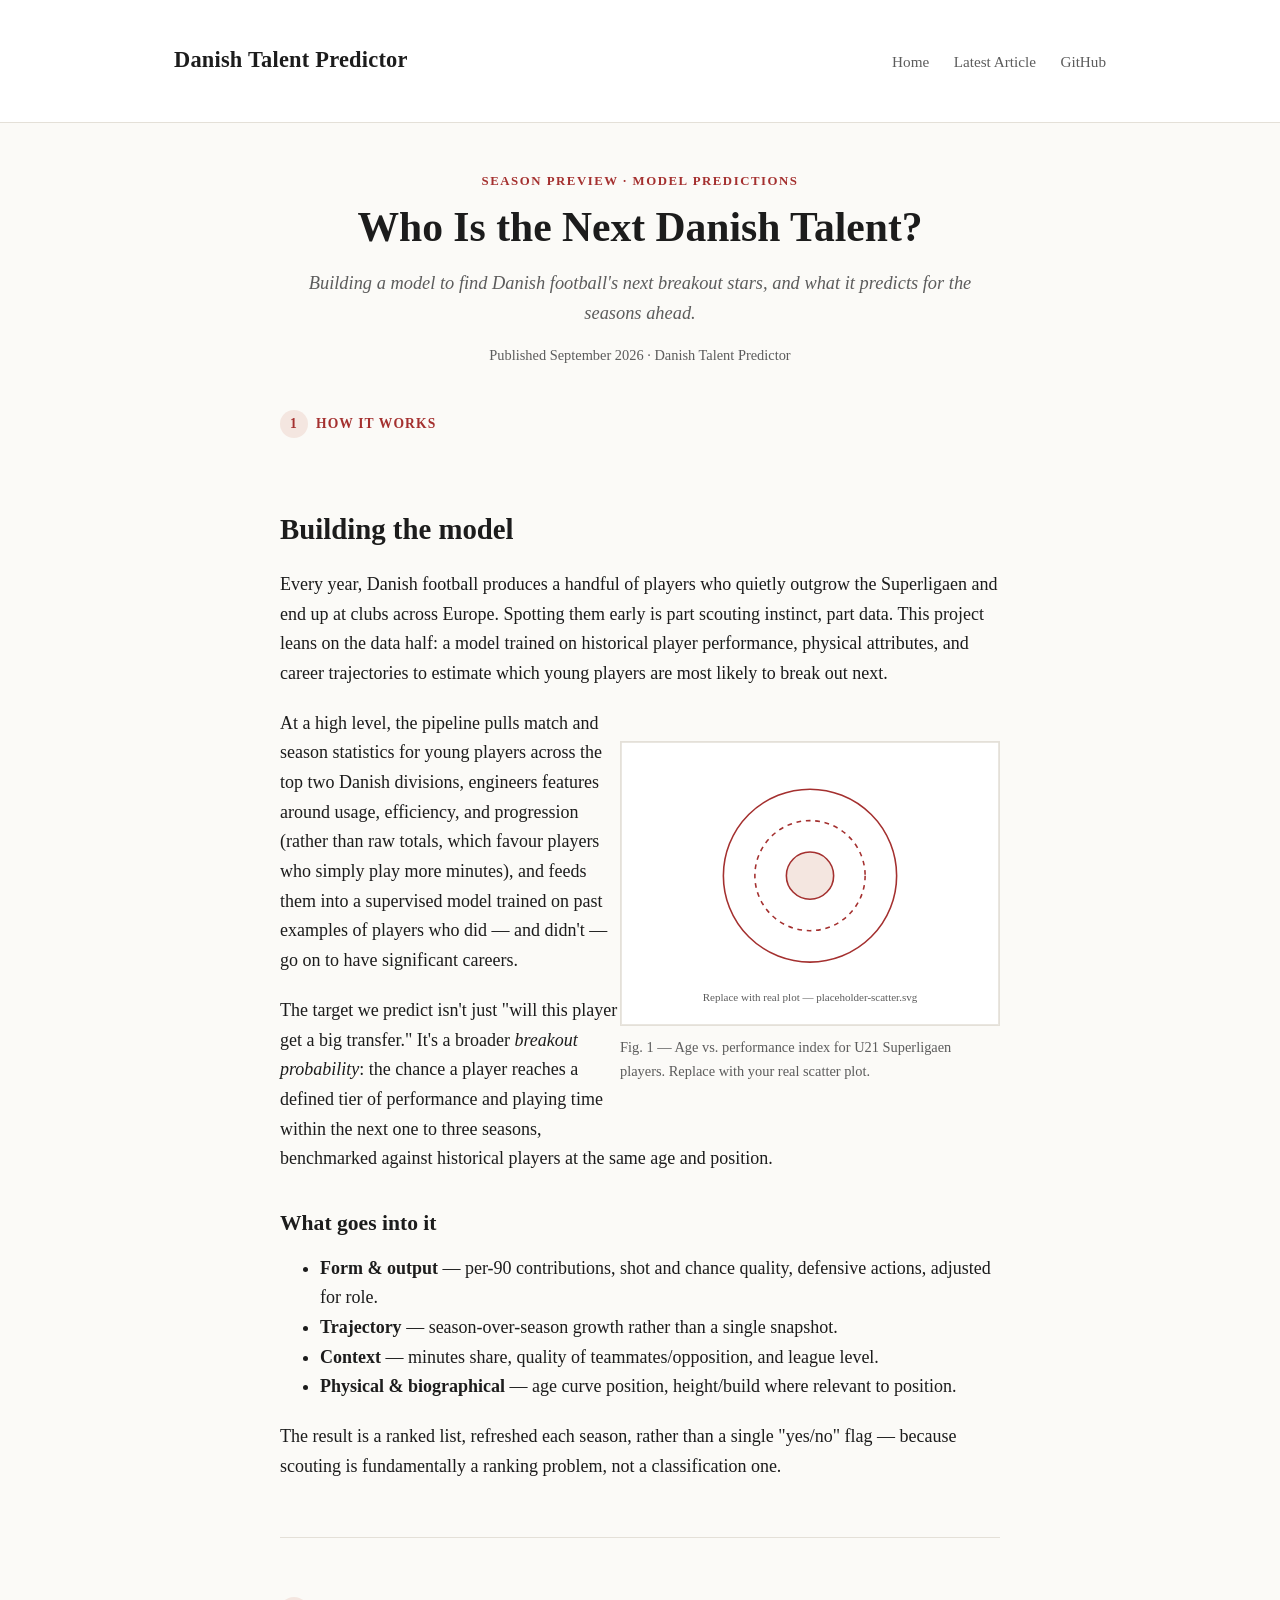
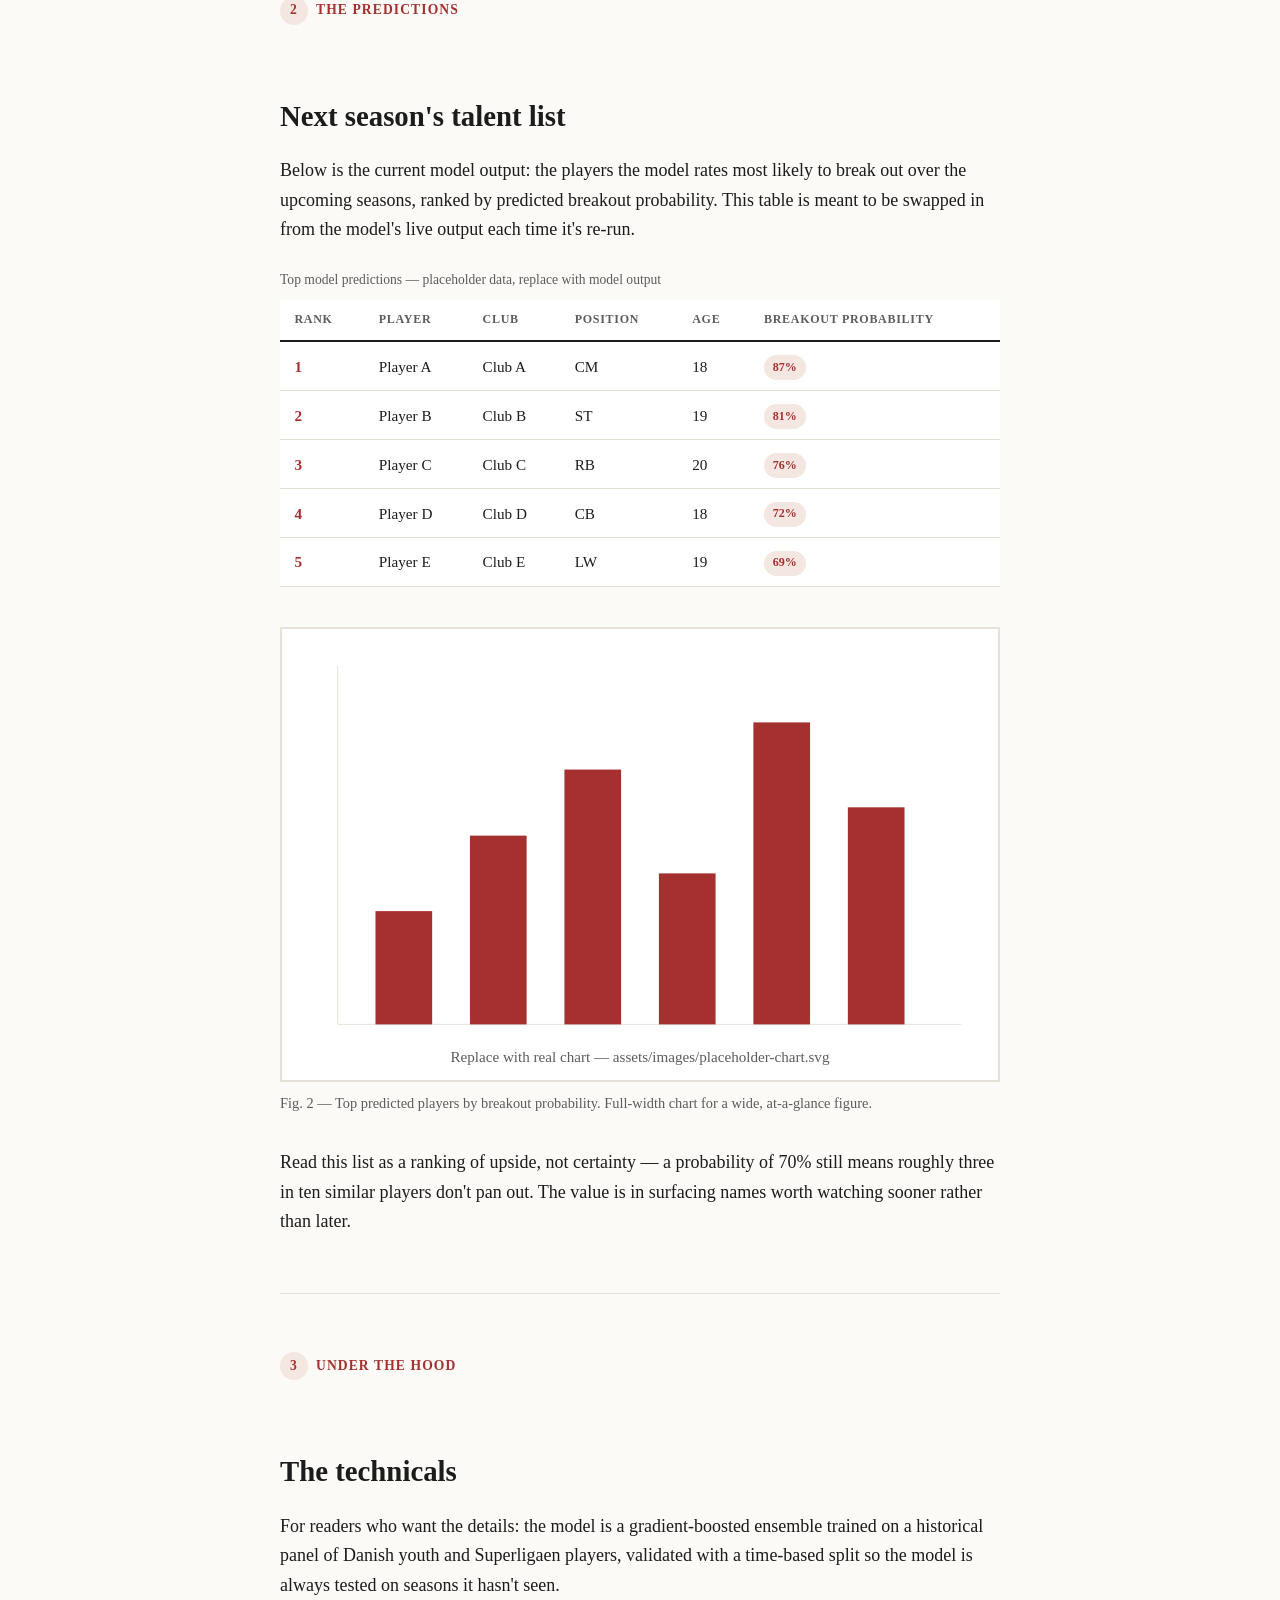
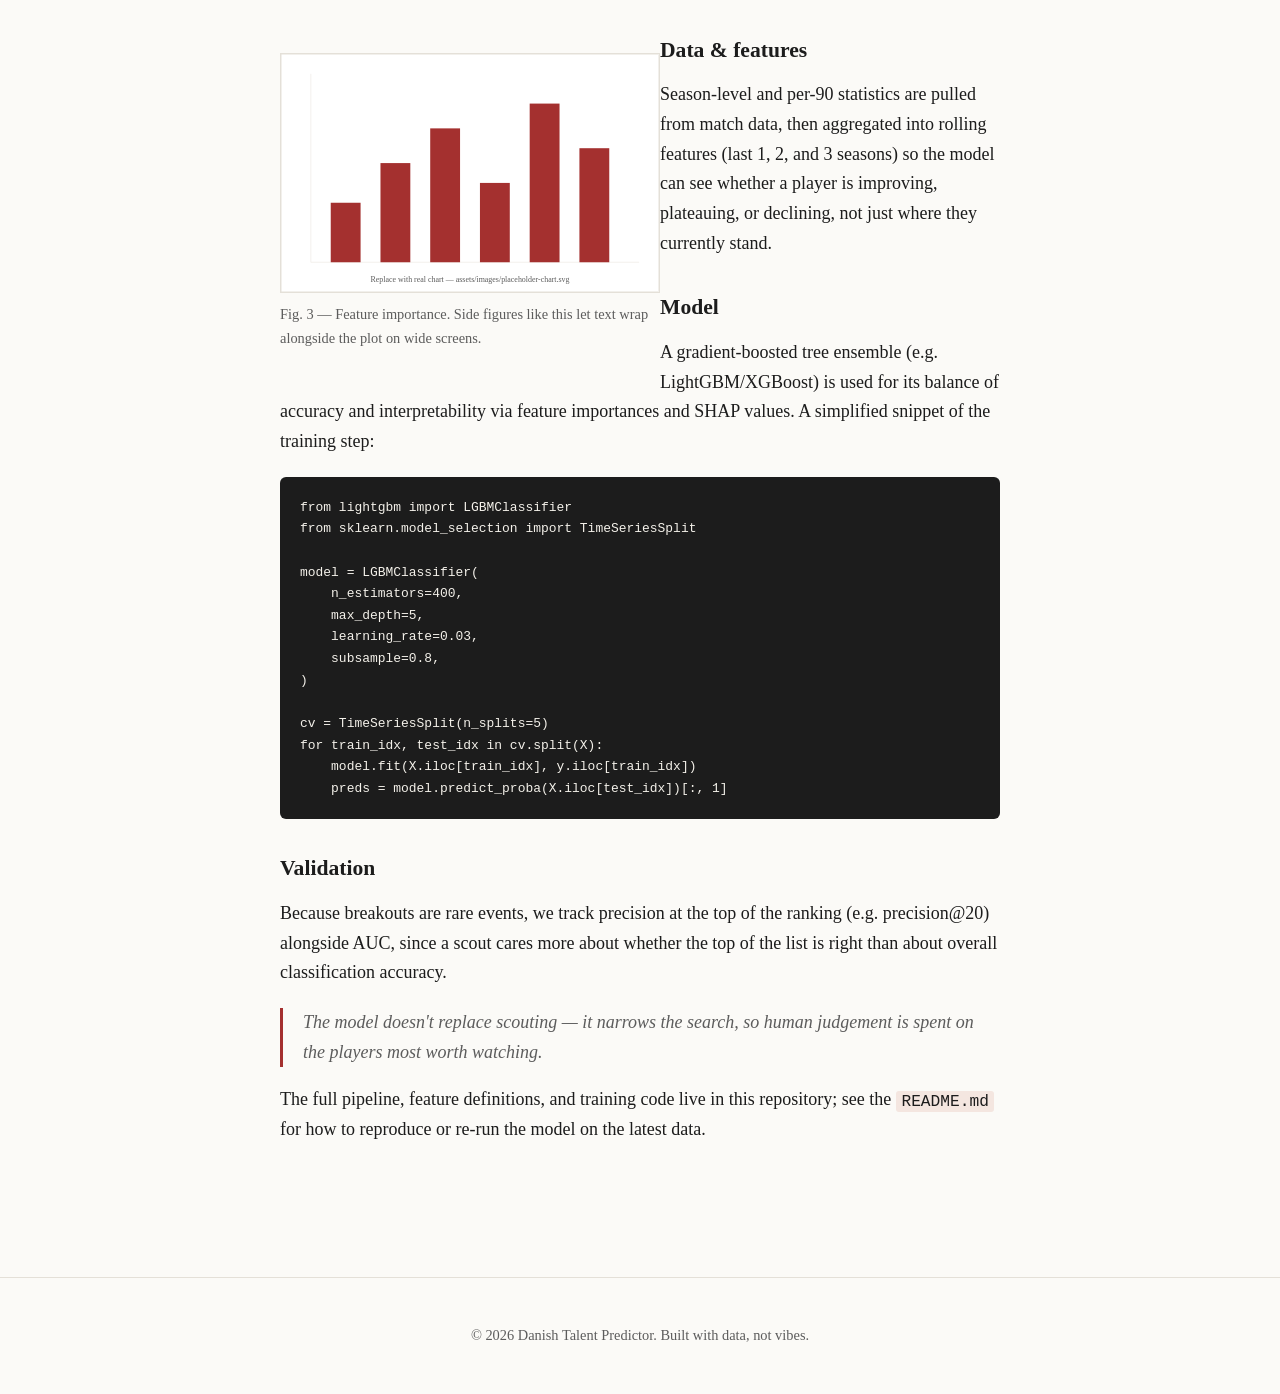
==== posts/who-is-the-next-danish-talent.html @ 2b451aa1 "website" ====
<!doctype html>
<html lang="en">
<head>
  <meta charset="utf-8">
  <meta name="viewport" content="width=device-width, initial-scale=1">
  <title>Who Is the Next Danish Talent? — Danish Talent Predictor</title>
  <meta name="description" content="How we built a model to predict Danish football's next breakout talents — the method, the predictions, and the technicals behind them.">
  <link rel="stylesheet" href="../css/style.css">
</head>
<body>
  <header class="site-header">
    <div class="site-header__inner">
      <p class="site-title"><a href="../index.html">Danish Talent Predictor</a></p>
      <nav class="site-nav">
        <a href="../index.html">Home</a>
        <a href="who-is-the-next-danish-talent.html">Latest Article</a>
        <a href="https://github.com/" target="_blank" rel="noopener">GitHub</a>
      </nav>
    </div>
  </header>

  <main class="article">
    <header class="article__header">
      <p class="article__kicker">Season Preview &middot; Model Predictions</p>
      <h1 class="article__title">Who Is the Next Danish Talent?</h1>
      <p class="article__subtitle">Building a model to find Danish football's next breakout stars, and what it predicts for the seasons ahead.</p>
      <p class="article__meta">Published September 2026 &middot; Danish Talent Predictor</p>
    </header>

    <div class="article__body">

      <!-- ================= SECTION 1 ================= -->
      <p class="section-tag"><span class="section-tag__number">1</span> How It Works</p>
      <h2>Building the model</h2>
      <p>
        Every year, Danish football produces a handful of players who quietly outgrow the
        Superligaen and end up at clubs across Europe. Spotting them early is part scouting
        instinct, part data. This project leans on the data half: a model trained on historical
        player performance, physical attributes, and career trajectories to estimate which young
        players are most likely to break out next.
      </p>

      <figure class="figure figure--right">
        <img src="../assets/images/placeholder-scatter.svg" alt="Scatter plot of player age versus performance index, highlighting top prospects">
        <figcaption>Fig. 1 — Age vs. performance index for U21 Superligaen players. Replace with your real scatter plot.</figcaption>
      </figure>

      <p>
        At a high level, the pipeline pulls match and season statistics for young players across
        the top two Danish divisions, engineers features around usage, efficiency, and progression
        (rather than raw totals, which favour players who simply play more minutes), and feeds
        them into a supervised model trained on past examples of players who did — and didn't —
        go on to have significant careers.
      </p>

      <p>
        The target we predict isn't just "will this player get a big transfer." It's a broader
        <em>breakout probability</em>: the chance a player reaches a defined tier of performance
        and playing time within the next one to three seasons, benchmarked against historical
        players at the same age and position.
      </p>

      <h3>What goes into it</h3>
      <ul>
        <li><strong>Form &amp; output</strong> — per-90 contributions, shot and chance quality, defensive actions, adjusted for role.</li>
        <li><strong>Trajectory</strong> — season-over-season growth rather than a single snapshot.</li>
        <li><strong>Context</strong> — minutes share, quality of teammates/opposition, and league level.</li>
        <li><strong>Physical &amp; biographical</strong> — age curve position, height/build where relevant to position.</li>
      </ul>

      <p>
        The result is a ranked list, refreshed each season, rather than a single "yes/no" flag —
        because scouting is fundamentally a ranking problem, not a classification one.
      </p>

      <hr class="section-divider">

      <!-- ================= SECTION 2 ================= -->
      <p class="section-tag"><span class="section-tag__number">2</span> The Predictions</p>
      <h2>Next season's talent list</h2>
      <p>
        Below is the current model output: the players the model rates most likely to break
        out over the upcoming seasons, ranked by predicted breakout probability. This table is
        meant to be swapped in from the model's live output each time it's re-run.
      </p>

      <div class="predictions-wrapper">
        <table class="predictions">
          <caption>Top model predictions — placeholder data, replace with model output</caption>
          <thead>
            <tr>
              <th>Rank</th>
              <th>Player</th>
              <th>Club</th>
              <th>Position</th>
              <th>Age</th>
              <th>Breakout Probability</th>
            </tr>
          </thead>
          <tbody>
            <tr>
              <td class="rank">1</td>
              <td>Player A</td>
              <td>Club A</td>
              <td>CM</td>
              <td>18</td>
              <td><span class="badge">87%</span></td>
            </tr>
            <tr>
              <td class="rank">2</td>
              <td>Player B</td>
              <td>Club B</td>
              <td>ST</td>
              <td>19</td>
              <td><span class="badge">81%</span></td>
            </tr>
            <tr>
              <td class="rank">3</td>
              <td>Player C</td>
              <td>Club C</td>
              <td>RB</td>
              <td>20</td>
              <td><span class="badge">76%</span></td>
            </tr>
            <tr>
              <td class="rank">4</td>
              <td>Player D</td>
              <td>Club D</td>
              <td>CB</td>
              <td>18</td>
              <td><span class="badge">72%</span></td>
            </tr>
            <tr>
              <td class="rank">5</td>
              <td>Player E</td>
              <td>Club E</td>
              <td>LW</td>
              <td>19</td>
              <td><span class="badge">69%</span></td>
            </tr>
          </tbody>
        </table>
      </div>

      <figure class="figure figure--full">
        <img src="../assets/images/placeholder-chart.svg" alt="Bar chart of top predicted players by breakout probability">
        <figcaption>Fig. 2 — Top predicted players by breakout probability. Full-width chart for a wide, at-a-glance figure.</figcaption>
      </figure>

      <p>
        Read this list as a ranking of upside, not certainty — a probability of 70% still means
        roughly three in ten similar players don't pan out. The value is in surfacing names worth
        watching sooner rather than later.
      </p>

      <hr class="section-divider">

      <!-- ================= SECTION 3 ================= -->
      <p class="section-tag"><span class="section-tag__number">3</span> Under the Hood</p>
      <h2>The technicals</h2>
      <p>
        For readers who want the details: the model is a gradient-boosted ensemble trained on a
        historical panel of Danish youth and Superligaen players, validated with a time-based
        split so the model is always tested on seasons it hasn't seen.
      </p>

      <figure class="figure figure--left">
        <img src="../assets/images/placeholder-chart.svg" alt="Feature importance chart for the breakout prediction model">
        <figcaption>Fig. 3 — Feature importance. Side figures like this let text wrap alongside the plot on wide screens.</figcaption>
      </figure>

      <h3>Data &amp; features</h3>
      <p>
        Season-level and per-90 statistics are pulled from match data, then aggregated into
        rolling features (last 1, 2, and 3 seasons) so the model can see whether a player is
        improving, plateauing, or declining, not just where they currently stand.
      </p>

      <h3>Model</h3>
      <p>
        A gradient-boosted tree ensemble (e.g. LightGBM/XGBoost) is used for its balance of
        accuracy and interpretability via feature importances and SHAP values. A simplified
        snippet of the training step:
      </p>

      <pre><code>from lightgbm import LGBMClassifier
from sklearn.model_selection import TimeSeriesSplit

model = LGBMClassifier(
    n_estimators=400,
    max_depth=5,
    learning_rate=0.03,
    subsample=0.8,
)

cv = TimeSeriesSplit(n_splits=5)
for train_idx, test_idx in cv.split(X):
    model.fit(X.iloc[train_idx], y.iloc[train_idx])
    preds = model.predict_proba(X.iloc[test_idx])[:, 1]
</code></pre>

      <h3>Validation</h3>
      <p>
        Because breakouts are rare events, we track precision at the top of the ranking (e.g.
        precision@20) alongside AUC, since a scout cares more about whether the top of the list
        is right than about overall classification accuracy.
      </p>

      <blockquote>
        The model doesn't replace scouting — it narrows the search, so human judgement is spent
        on the players most worth watching.
      </blockquote>

      <p>
        The full pipeline, feature definitions, and training code live in this repository; see
        the <code>README.md</code> for how to reproduce or re-run the model on the latest data.
      </p>

    </div>
  </main>

  <footer class="site-footer">
    <p>&copy; 2026 Danish Talent Predictor. Built with data, not vibes.</p>
  </footer>
</body>
</html>
---- css/style.css ----
/* ==========================================================================
   Danish Talent Predictor — base styles
   Font: Escrow (licensed, self-hosted — see /assets/fonts/README.md)
   ========================================================================== */

@font-face {
  font-family: "Escrow";
  src: url("../assets/fonts/Escrow-Text.woff2") format("woff2"),
       url("../assets/fonts/Escrow-Text.woff") format("woff");
  font-weight: 400;
  font-style: normal;
  font-display: swap;
}

@font-face {
  font-family: "Escrow";
  src: url("../assets/fonts/Escrow-Text-Bold.woff2") format("woff2"),
       url("../assets/fonts/Escrow-Text-Bold.woff") format("woff");
  font-weight: 700;
  font-style: normal;
  font-display: swap;
}

@font-face {
  font-family: "Escrow";
  src: url("../assets/fonts/Escrow-Text-Italic.woff2") format("woff2"),
       url("../assets/fonts/Escrow-Text-Italic.woff") format("woff");
  font-weight: 400;
  font-style: italic;
  font-display: swap;
}

:root {
  --font-serif: "Escrow", Georgia, "Iowan Old Style", "Times New Roman", serif;

  /* simple, restrained palette */
  --color-bg: #fbfaf7;
  --color-surface: #ffffff;
  --color-text: #1c1c1c;
  --color-muted: #5c5c5c;
  --color-border: #e4e0d8;
  --color-accent: #a4302f; /* single accent — muted brick red */
  --color-accent-soft: #f4e6e0;

  --content-width: 720px;
  --wide-width: 980px;
}

* {
  box-sizing: border-box;
}

html {
  scroll-behavior: smooth;
}

body {
  margin: 0;
  font-family: var(--font-serif);
  background: var(--color-bg);
  color: var(--color-text);
  line-height: 1.65;
  font-size: 1.125rem;
}

img {
  max-width: 100%;
  display: block;
}

a {
  color: var(--color-accent);
  text-decoration-thickness: 1px;
  text-underline-offset: 2px;
}

a:hover {
  color: var(--color-text);
}

/* ---------- Header / nav ---------- */

.site-header {
  border-bottom: 1px solid var(--color-border);
  background: var(--color-surface);
}

.site-header__inner {
  max-width: var(--wide-width);
  margin: 0 auto;
  padding: 1.25rem 1.5rem;
  display: flex;
  align-items: baseline;
  justify-content: space-between;
  gap: 1rem;
}

.site-title {
  font-size: 1.4rem;
  font-weight: 700;
  letter-spacing: 0.01em;
}

.site-title a {
  color: var(--color-text);
  text-decoration: none;
}

.site-nav a {
  margin-left: 1.25rem;
  font-size: 0.95rem;
  color: var(--color-muted);
  text-decoration: none;
}

.site-nav a:hover {
  color: var(--color-accent);
}

/* ---------- Article layout ---------- */

.article {
  max-width: var(--wide-width);
  margin: 0 auto;
  padding: 0 1.5rem 4rem;
}

.article__header {
  max-width: var(--content-width);
  margin: 3rem auto 2.5rem;
  text-align: center;
}

.article__kicker {
  text-transform: uppercase;
  letter-spacing: 0.12em;
  font-size: 0.8rem;
  color: var(--color-accent);
  font-weight: 700;
  margin: 0 0 0.75rem;
}

.article__title {
  font-size: 2.6rem;
  line-height: 1.15;
  margin: 0 0 1rem;
}

.article__subtitle {
  color: var(--color-muted);
  font-size: 1.15rem;
  font-style: italic;
  margin: 0 0 1rem;
}

.article__meta {
  color: var(--color-muted);
  font-size: 0.9rem;
}

/* Body text column stays narrow and readable; figures may break out */
.article__body {
  max-width: var(--content-width);
  margin: 0 auto;
}

.article__body > * {
  max-width: var(--content-width);
  margin-left: auto;
  margin-right: auto;
}

.article__body h2 {
  font-size: 1.8rem;
  margin: 3rem auto 1rem;
}

.article__body h3 {
  font-size: 1.35rem;
  margin: 2rem auto 0.75rem;
}

.article__body p,
.article__body ul,
.article__body ol {
  margin: 0 auto 1.25rem;
}

.article__body blockquote {
  border-left: 3px solid var(--color-accent);
  padding-left: 1.25rem;
  color: var(--color-muted);
  font-style: italic;
}

.section-divider {
  max-width: var(--content-width);
  margin: 3.5rem auto;
  border: none;
  border-top: 1px solid var(--color-border);
}

/* Section numbering badge */
.section-tag {
  display: inline-flex;
  align-items: center;
  gap: 0.5rem;
  font-size: 0.85rem;
  font-weight: 700;
  letter-spacing: 0.08em;
  text-transform: uppercase;
  color: var(--color-accent);
  margin: 0 auto 0.5rem;
}

.section-tag__number {
  display: inline-flex;
  align-items: center;
  justify-content: center;
  width: 1.75rem;
  height: 1.75rem;
  border-radius: 50%;
  background: var(--color-accent-soft);
  color: var(--color-accent);
  font-size: 0.85rem;
}

/* ---------- Figures: left / right / center / full ---------- */

figure.figure {
  margin: 2rem auto;
}

figure.figure img {
  border: 1px solid var(--color-border);
  background: var(--color-surface);
}

figure.figure figcaption {
  font-size: 0.9rem;
  color: var(--color-muted);
  margin-top: 0.6rem;
  text-align: left;
}

/* Center figure: same width as text column */
.figure--center {
  max-width: var(--content-width);
}

/* Full-bleed-ish figure: wider than text column, still contained */
.figure--full {
  max-width: var(--wide-width);
}

/* Side figures: pull out of the narrow column on wide screens and let text wrap */
@media (min-width: 900px) {
  .figure--left,
  .figure--right {
    max-width: 380px;
  }

  .figure--left {
    float: left;
    margin: 0.35rem 2rem 1rem -180px;
  }

  .figure--right {
    float: right;
    margin: 0.35rem -180px 1rem 2rem;
  }
}

@media (max-width: 899px) {
  .figure--left,
  .figure--right {
    max-width: var(--content-width);
    float: none;
  }
}

.clear {
  clear: both;
}

/* ---------- Predictions table ---------- */

.predictions-wrapper {
  max-width: var(--wide-width);
  margin: 1.5rem auto 2.5rem;
  overflow-x: auto;
}

table.predictions {
  width: 100%;
  border-collapse: collapse;
  font-size: 0.95rem;
  background: var(--color-surface);
}

table.predictions caption {
  text-align: left;
  color: var(--color-muted);
  font-size: 0.85rem;
  margin-bottom: 0.5rem;
}

table.predictions th,
table.predictions td {
  padding: 0.65rem 0.9rem;
  border-bottom: 1px solid var(--color-border);
  text-align: left;
}

table.predictions thead th {
  text-transform: uppercase;
  font-size: 0.75rem;
  letter-spacing: 0.06em;
  color: var(--color-muted);
  border-bottom: 2px solid var(--color-text);
}

table.predictions tbody tr:hover {
  background: var(--color-accent-soft);
}

table.predictions td.rank {
  font-weight: 700;
  color: var(--color-accent);
}

.badge {
  display: inline-block;
  padding: 0.15rem 0.55rem;
  border-radius: 999px;
  background: var(--color-accent-soft);
  color: var(--color-accent);
  font-size: 0.75rem;
  font-weight: 700;
}

/* ---------- Code / technical blocks ---------- */

.article__body pre {
  max-width: var(--wide-width);
  margin-left: auto;
  margin-right: auto;
  background: #1c1c1c;
  color: #f4f1ea;
  padding: 1.25rem;
  border-radius: 6px;
  overflow-x: auto;
  font-size: 0.9rem;
  line-height: 1.5;
}

.article__body code {
  font-family: "SFMono-Regular", Consolas, Menlo, monospace;
  background: var(--color-accent-soft);
  padding: 0.1rem 0.35rem;
  border-radius: 3px;
  font-size: 0.9em;
}

.article__body pre code {
  background: none;
  padding: 0;
}

/* ---------- Footer ---------- */

.site-footer {
  border-top: 1px solid var(--color-border);
  margin-top: 3rem;
  padding: 2rem 1.5rem;
  text-align: center;
  color: var(--color-muted);
  font-size: 0.9rem;
}

/* ---------- Home / post list ---------- */

.post-list {
  max-width: var(--content-width);
  margin: 3rem auto;
  padding: 0 1.5rem;
  list-style: none;
}

.post-list li {
  padding: 1.5rem 0;
  border-bottom: 1px solid var(--color-border);
}

.post-list h2 {
  margin: 0 0 0.4rem;
  font-size: 1.5rem;
}

.post-list a {
  text-decoration: none;
  color: var(--color-text);
}

.post-list a:hover {
  color: var(--color-accent);
}

.post-list .post-list__meta {
  color: var(--color-muted);
  font-size: 0.9rem;
  margin-bottom: 0.5rem;
}
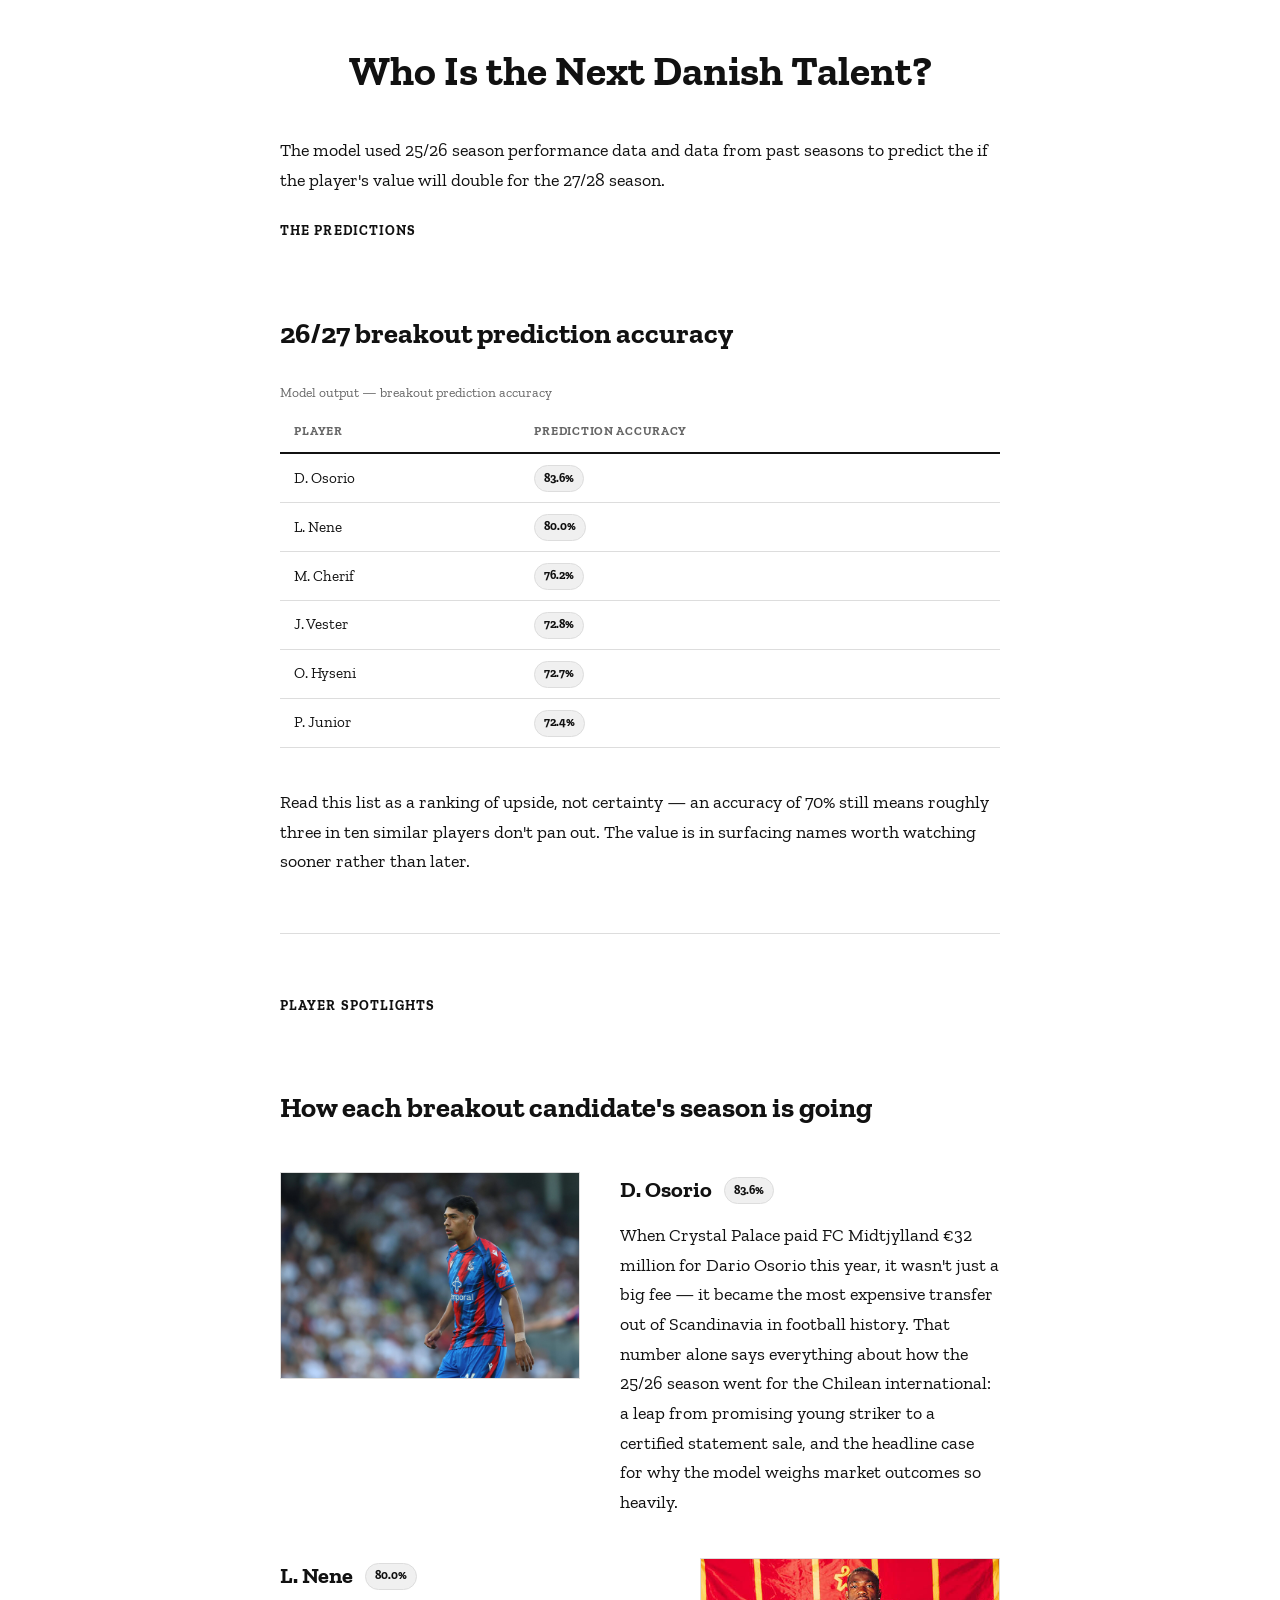
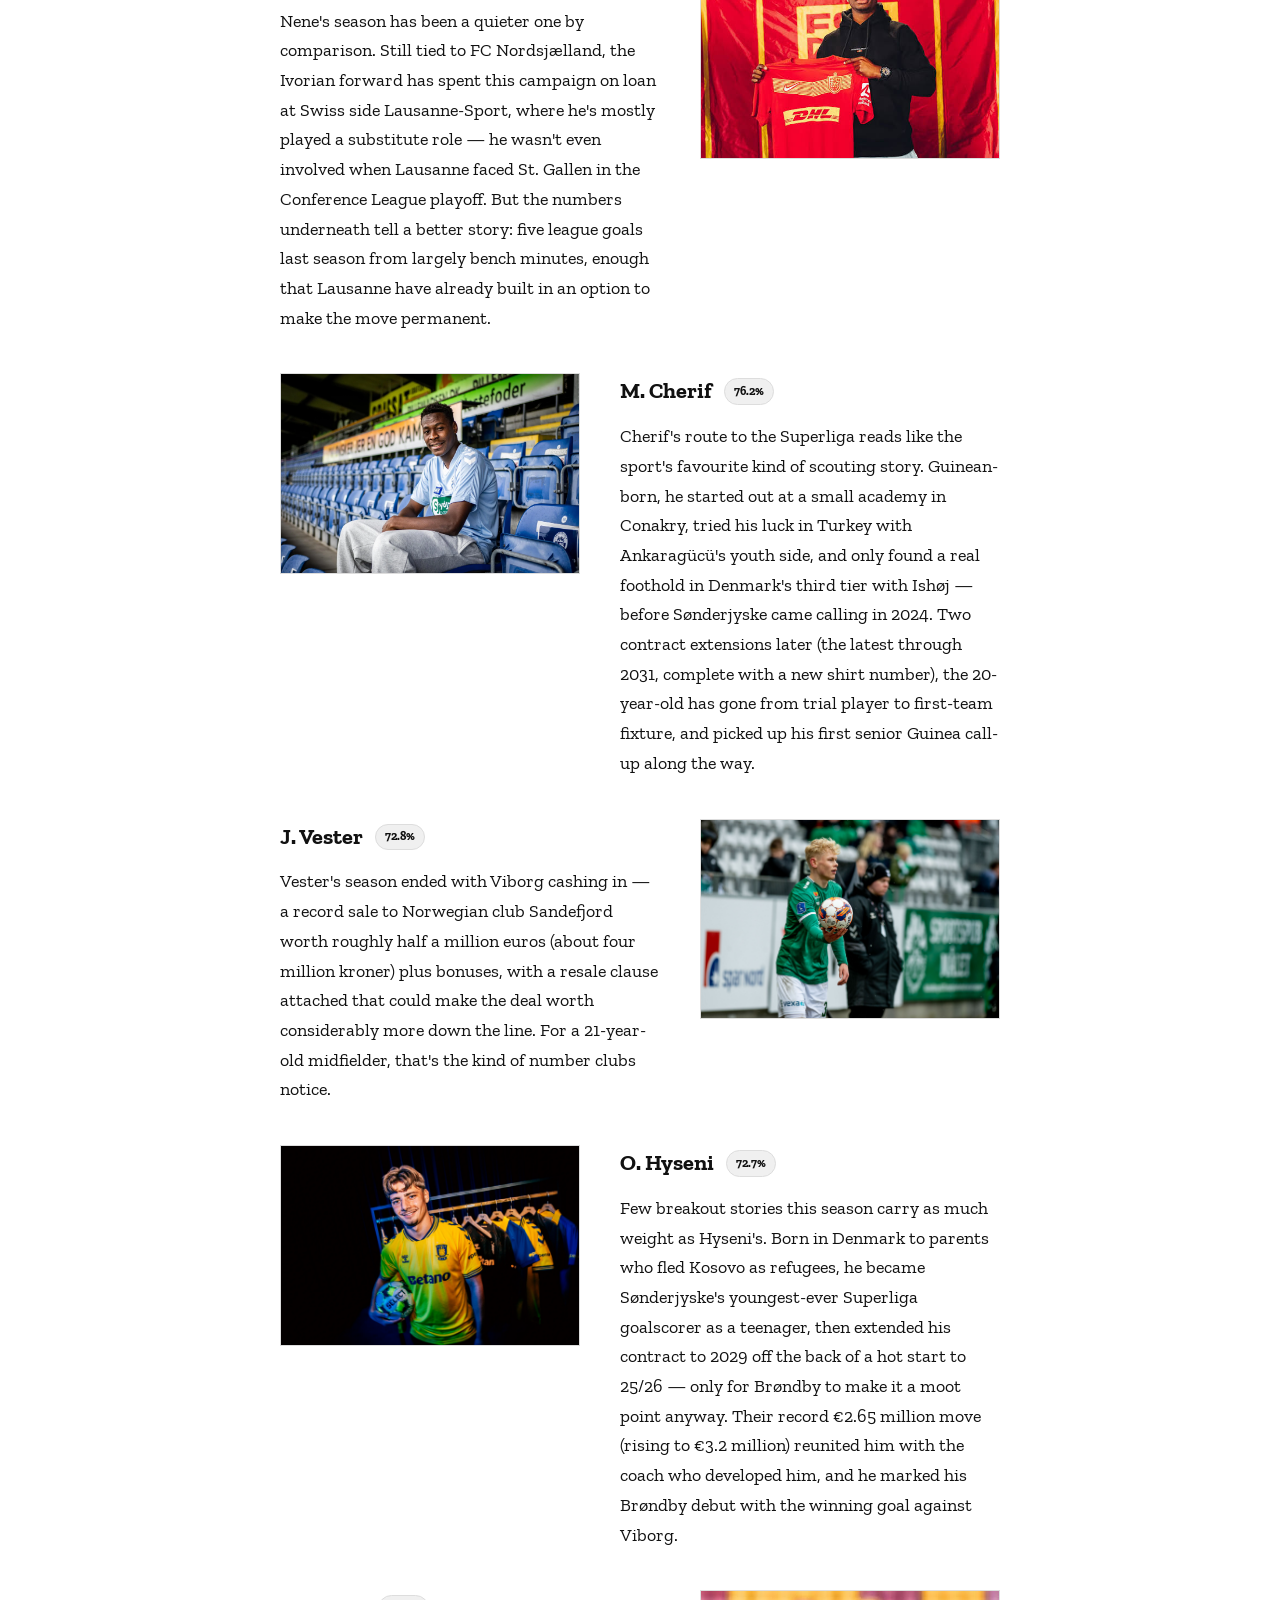
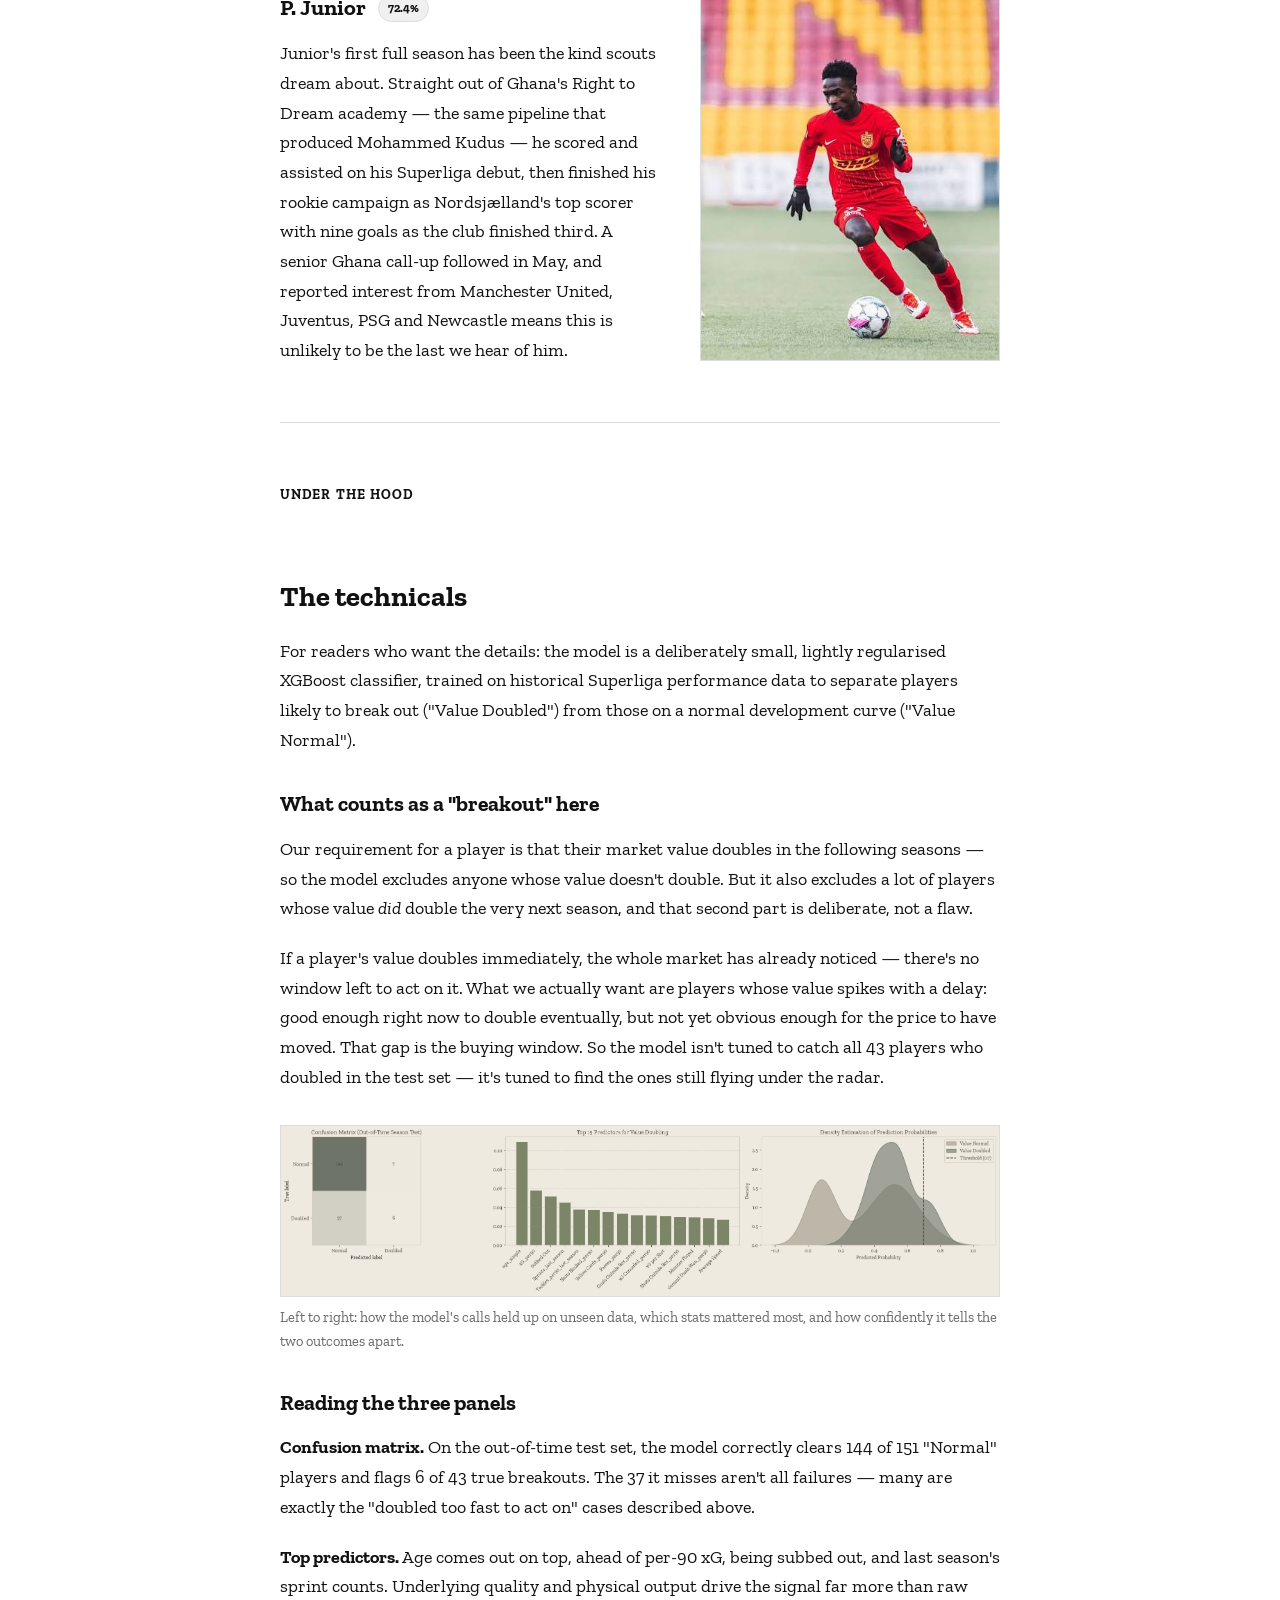
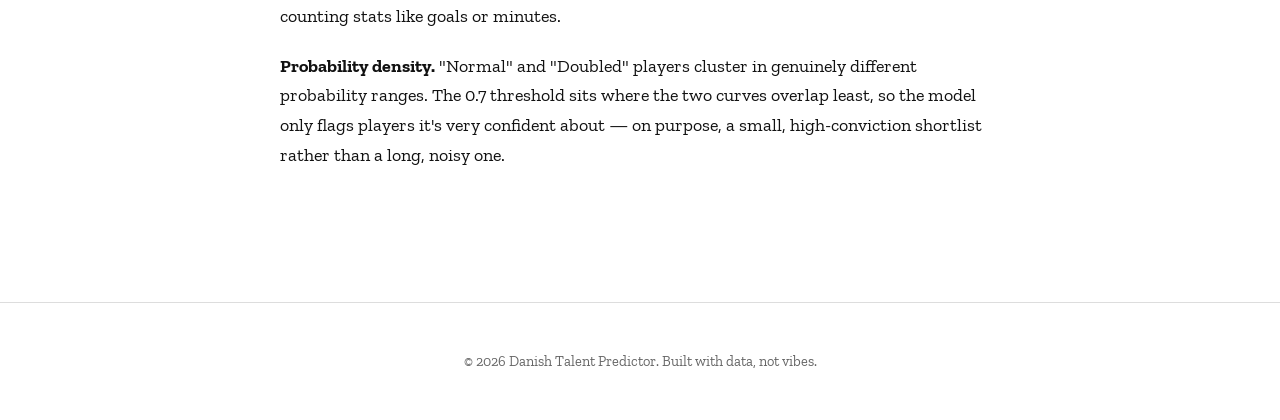
==== commit b214779e: "'website final'" ====
--- a/posts/who-is-the-next-danish-talent.html
+++ b/posts/who-is-the-next-danish-talent.html
@@ -2,225 +2,11 @@
 <html lang="en">
 <head>
   <meta charset="utf-8">
-  <meta name="viewport" content="width=device-width, initial-scale=1">
+  <meta http-equiv="refresh" content="0; url=../index.html">
+  <link rel="canonical" href="../index.html">
   <title>Who Is the Next Danish Talent? — Danish Talent Predictor</title>
-  <meta name="description" content="How we built a model to predict Danish football's next breakout talents — the method, the predictions, and the technicals behind them.">
-  <link rel="stylesheet" href="../css/style.css">
 </head>
 <body>
-  <header class="site-header">
-    <div class="site-header__inner">
-      <p class="site-title"><a href="../index.html">Danish Talent Predictor</a></p>
-      <nav class="site-nav">
-        <a href="../index.html">Home</a>
-        <a href="who-is-the-next-danish-talent.html">Latest Article</a>
-        <a href="https://github.com/" target="_blank" rel="noopener">GitHub</a>
-      </nav>
-    </div>
-  </header>
-
-  <main class="article">
-    <header class="article__header">
-      <p class="article__kicker">Season Preview &middot; Model Predictions</p>
-      <h1 class="article__title">Who Is the Next Danish Talent?</h1>
-      <p class="article__subtitle">Building a model to find Danish football's next breakout stars, and what it predicts for the seasons ahead.</p>
-      <p class="article__meta">Published September 2026 &middot; Danish Talent Predictor</p>
-    </header>
-
-    <div class="article__body">
-
-      <!-- ================= SECTION 1 ================= -->
-      <p class="section-tag"><span class="section-tag__number">1</span> How It Works</p>
-      <h2>Building the model</h2>
-      <p>
-        Every year, Danish football produces a handful of players who quietly outgrow the
-        Superligaen and end up at clubs across Europe. Spotting them early is part scouting
-        instinct, part data. This project leans on the data half: a model trained on historical
-        player performance, physical attributes, and career trajectories to estimate which young
-        players are most likely to break out next.
-      </p>
-
-      <figure class="figure figure--right">
-        <img src="../assets/images/placeholder-scatter.svg" alt="Scatter plot of player age versus performance index, highlighting top prospects">
-        <figcaption>Fig. 1 — Age vs. performance index for U21 Superligaen players. Replace with your real scatter plot.</figcaption>
-      </figure>
-
-      <p>
-        At a high level, the pipeline pulls match and season statistics for young players across
-        the top two Danish divisions, engineers features around usage, efficiency, and progression
-        (rather than raw totals, which favour players who simply play more minutes), and feeds
-        them into a supervised model trained on past examples of players who did — and didn't —
-        go on to have significant careers.
-      </p>
-
-      <p>
-        The target we predict isn't just "will this player get a big transfer." It's a broader
-        <em>breakout probability</em>: the chance a player reaches a defined tier of performance
-        and playing time within the next one to three seasons, benchmarked against historical
-        players at the same age and position.
-      </p>
-
-      <h3>What goes into it</h3>
-      <ul>
-        <li><strong>Form &amp; output</strong> — per-90 contributions, shot and chance quality, defensive actions, adjusted for role.</li>
-        <li><strong>Trajectory</strong> — season-over-season growth rather than a single snapshot.</li>
-        <li><strong>Context</strong> — minutes share, quality of teammates/opposition, and league level.</li>
-        <li><strong>Physical &amp; biographical</strong> — age curve position, height/build where relevant to position.</li>
-      </ul>
-
-      <p>
-        The result is a ranked list, refreshed each season, rather than a single "yes/no" flag —
-        because scouting is fundamentally a ranking problem, not a classification one.
-      </p>
-
-      <hr class="section-divider">
-
-      <!-- ================= SECTION 2 ================= -->
-      <p class="section-tag"><span class="section-tag__number">2</span> The Predictions</p>
-      <h2>Next season's talent list</h2>
-      <p>
-        Below is the current model output: the players the model rates most likely to break
-        out over the upcoming seasons, ranked by predicted breakout probability. This table is
-        meant to be swapped in from the model's live output each time it's re-run.
-      </p>
-
-      <div class="predictions-wrapper">
-        <table class="predictions">
-          <caption>Top model predictions — placeholder data, replace with model output</caption>
-          <thead>
-            <tr>
-              <th>Rank</th>
-              <th>Player</th>
-              <th>Club</th>
-              <th>Position</th>
-              <th>Age</th>
-              <th>Breakout Probability</th>
-            </tr>
-          </thead>
-          <tbody>
-            <tr>
-              <td class="rank">1</td>
-              <td>Player A</td>
-              <td>Club A</td>
-              <td>CM</td>
-              <td>18</td>
-              <td><span class="badge">87%</span></td>
-            </tr>
-            <tr>
-              <td class="rank">2</td>
-              <td>Player B</td>
-              <td>Club B</td>
-              <td>ST</td>
-              <td>19</td>
-              <td><span class="badge">81%</span></td>
-            </tr>
-            <tr>
-              <td class="rank">3</td>
-              <td>Player C</td>
-              <td>Club C</td>
-              <td>RB</td>
-              <td>20</td>
-              <td><span class="badge">76%</span></td>
-            </tr>
-            <tr>
-              <td class="rank">4</td>
-              <td>Player D</td>
-              <td>Club D</td>
-              <td>CB</td>
-              <td>18</td>
-              <td><span class="badge">72%</span></td>
-            </tr>
-            <tr>
-              <td class="rank">5</td>
-              <td>Player E</td>
-              <td>Club E</td>
-              <td>LW</td>
-              <td>19</td>
-              <td><span class="badge">69%</span></td>
-            </tr>
-          </tbody>
-        </table>
-      </div>
-
-      <figure class="figure figure--full">
-        <img src="../assets/images/placeholder-chart.svg" alt="Bar chart of top predicted players by breakout probability">
-        <figcaption>Fig. 2 — Top predicted players by breakout probability. Full-width chart for a wide, at-a-glance figure.</figcaption>
-      </figure>
-
-      <p>
-        Read this list as a ranking of upside, not certainty — a probability of 70% still means
-        roughly three in ten similar players don't pan out. The value is in surfacing names worth
-        watching sooner rather than later.
-      </p>
-
-      <hr class="section-divider">
-
-      <!-- ================= SECTION 3 ================= -->
-      <p class="section-tag"><span class="section-tag__number">3</span> Under the Hood</p>
-      <h2>The technicals</h2>
-      <p>
-        For readers who want the details: the model is a gradient-boosted ensemble trained on a
-        historical panel of Danish youth and Superligaen players, validated with a time-based
-        split so the model is always tested on seasons it hasn't seen.
-      </p>
-
-      <figure class="figure figure--left">
-        <img src="../assets/images/placeholder-chart.svg" alt="Feature importance chart for the breakout prediction model">
-        <figcaption>Fig. 3 — Feature importance. Side figures like this let text wrap alongside the plot on wide screens.</figcaption>
-      </figure>
-
-      <h3>Data &amp; features</h3>
-      <p>
-        Season-level and per-90 statistics are pulled from match data, then aggregated into
-        rolling features (last 1, 2, and 3 seasons) so the model can see whether a player is
-        improving, plateauing, or declining, not just where they currently stand.
-      </p>
-
-      <h3>Model</h3>
-      <p>
-        A gradient-boosted tree ensemble (e.g. LightGBM/XGBoost) is used for its balance of
-        accuracy and interpretability via feature importances and SHAP values. A simplified
-        snippet of the training step:
-      </p>
-
-      <pre><code>from lightgbm import LGBMClassifier
-from sklearn.model_selection import TimeSeriesSplit
-
-model = LGBMClassifier(
-    n_estimators=400,
-    max_depth=5,
-    learning_rate=0.03,
-    subsample=0.8,
-)
-
-cv = TimeSeriesSplit(n_splits=5)
-for train_idx, test_idx in cv.split(X):
-    model.fit(X.iloc[train_idx], y.iloc[train_idx])
-    preds = model.predict_proba(X.iloc[test_idx])[:, 1]
-</code></pre>
-
-      <h3>Validation</h3>
-      <p>
-        Because breakouts are rare events, we track precision at the top of the ranking (e.g.
-        precision@20) alongside AUC, since a scout cares more about whether the top of the list
-        is right than about overall classification accuracy.
-      </p>
-
-      <blockquote>
-        The model doesn't replace scouting — it narrows the search, so human judgement is spent
-        on the players most worth watching.
-      </blockquote>
-
-      <p>
-        The full pipeline, feature definitions, and training code live in this repository; see
-        the <code>README.md</code> for how to reproduce or re-run the model on the latest data.
-      </p>
-
-    </div>
-  </main>
-
-  <footer class="site-footer">
-    <p>&copy; 2026 Danish Talent Predictor. Built with data, not vibes.</p>
-  </footer>
+  <p>This article has moved to the <a href="../index.html">front page</a>.</p>
 </body>
 </html>
